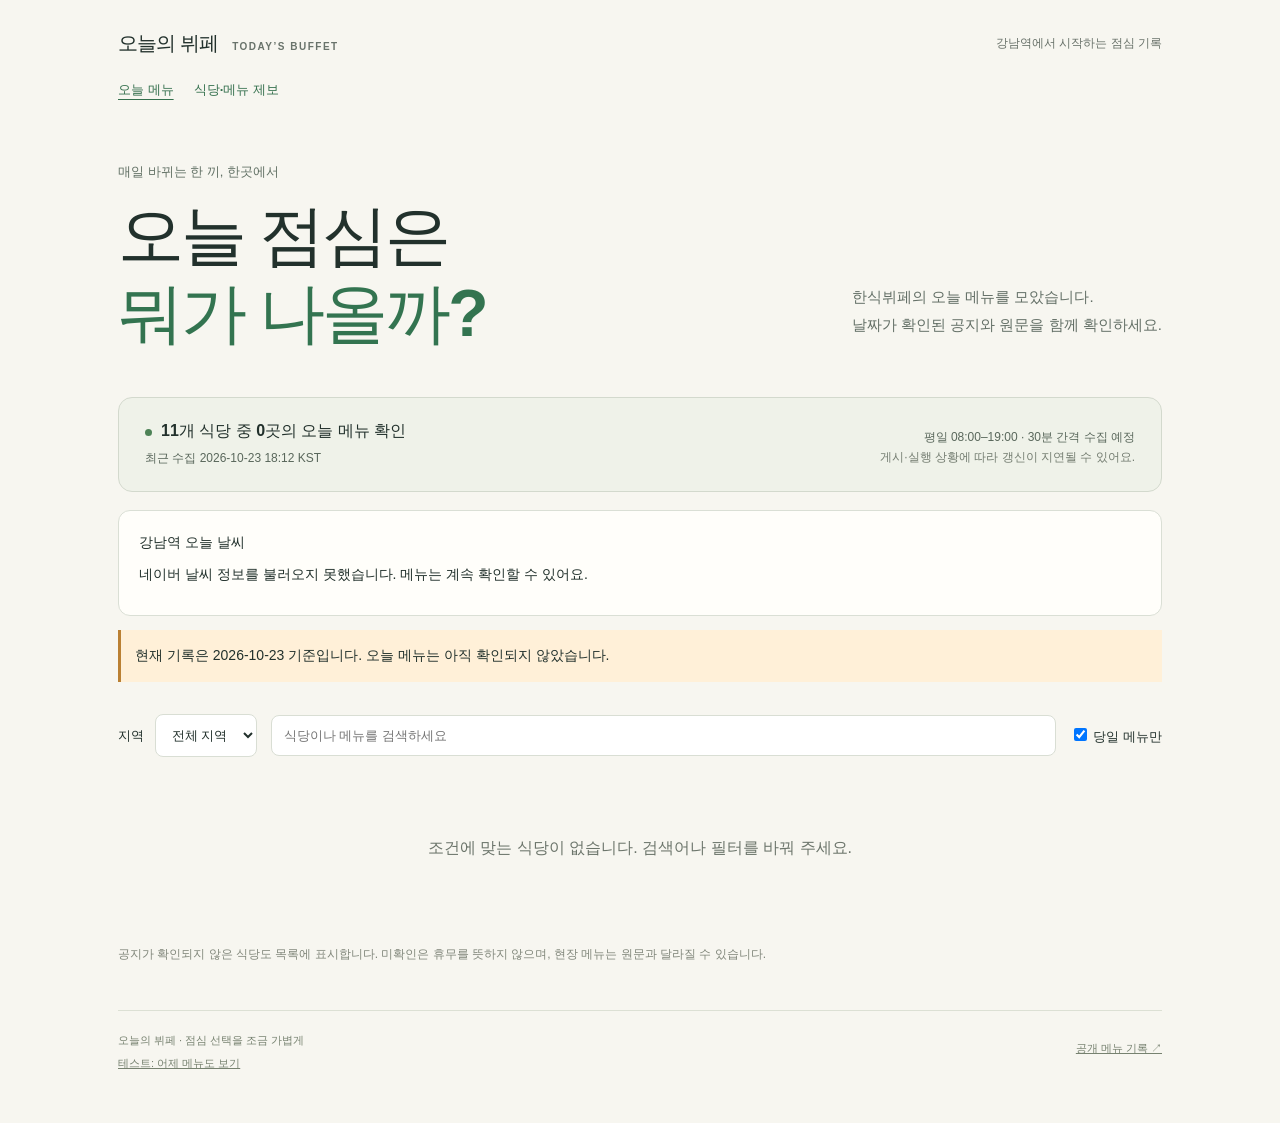
==== index.html @ 84ddf9b1 "Publish buffet menus and website" ====
<!doctype html>
<html lang="ko">
<head>
  <meta charset="UTF-8">
  <meta name="viewport" content="width=device-width, initial-scale=1">
  <meta name="description" content="강남역 한식뷔페의 날짜가 확인된 점심 메뉴와 원문 공지를 한곳에서 확인하세요.">
  <title>오늘의 뷔페 — 점심 메뉴 모아보기</title>
  <link rel="stylesheet" href="./styles.css">
  <script src="./app.js" defer></script>
</head>
<body>
  <main>
    <header>
      <a class="wordmark" href="./">오늘의 뷔페 <span>TODAY’S BUFFET</span></a>
      <nav class="site-nav"><a href="./" aria-current="page">오늘 메뉴</a><a href="./community.html">식당·메뉴 제보</a></nav>
      <div class="edition">강남역에서 시작하는 점심 기록</div>
      <p class="eyebrow">매일 바뀌는 한 끼, 한곳에서</p>
      <h1>오늘 점심은<br><em>뭐가 나올까?</em></h1>
      <p class="intro">한식뷔페의 오늘 메뉴를 모았습니다.<br>날짜가 확인된 공지와 원문을 함께 확인하세요.</p>
    </header>
    <section class="update" aria-label="수집 현황">
      <div><span class="dot"></span><strong id="summary">메뉴 불러오는 중</strong><p id="updated">수집 시각 확인 중</p></div>
      <p>평일 08:00–19:00 · 30분 간격 수집 예정<br><span>게시·실행 상황에 따라 갱신이 지연될 수 있어요.</span></p>
    </section>
    <section class="extras" aria-label="날씨와 추천">
      <div id="weather" class="weather-box"><strong>강남역 오늘 날씨</strong><p>날씨 정보 확인 중</p></div>
      <div id="recommendation" class="recommendation-box" hidden></div>
    </section>
    <p id="preview-notice" role="status" hidden></p>
    <p id="notice" role="status" hidden></p>
    <section class="toolbar" aria-label="메뉴 검색">
      <label>지역 <select id="region"><option value="">전체 지역</option></select></label>
      <label class="search"><span class="sr-only">식당 또는 메뉴 검색</span><input id="search" type="search" placeholder="식당이나 메뉴를 검색하세요" autocomplete="off"></label>
      <label class="ready-filter"><input id="ready" type="checkbox" checked> 당일 메뉴만</label>
    </section>
    <div id="menu-grid" class="grid" aria-live="polite"></div>
    <p class="footnote">공지가 확인되지 않은 식당도 목록에 표시합니다. 미확인은 휴무를 뜻하지 않으며, 현장 메뉴는 원문과 달라질 수 있습니다.</p>
    <footer><span>오늘의 뷔페 · 점심 선택을 조금 가볍게<br><a id="preview-link" href="?preview=yesterday">테스트: 어제 메뉴도 보기</a></span><a href="https://github.com/inchency/today-buffet/blob/main/TODAY.md" target="_blank" rel="noopener noreferrer">공개 메뉴 기록 ↗</a></footer>
  </main>
</body>
</html>
---- styles.css ----
:root{font-family:-apple-system,BlinkMacSystemFont,"Apple SD Gothic Neo","Noto Sans KR",sans-serif;color:#22312c;background:#f7f6f0;font-synthesis:none}*{box-sizing:border-box}body{margin:0}main{max-width:1100px;margin:auto;padding:30px 28px}a{color:inherit}header{position:relative;padding:0 0 44px}.wordmark{display:block;font-size:20px;font-weight:850;text-decoration:none;letter-spacing:-1px}.wordmark span{font-size:10px;letter-spacing:1.5px;margin-left:10px;color:#69736b}.edition{position:absolute;top:5px;right:0;font-size:12px;color:#687169}.eyebrow{margin:64px 0 16px;font-size:13px;color:#627165}h1{font-size:clamp(40px,6vw,66px);letter-spacing:-3px;line-height:1.18;margin:0;font-weight:800}h1 em{font-style:normal;color:#337450}.intro{position:absolute;bottom:42px;right:0;font-size:15px;line-height:1.9;color:#647067}.update{padding:23px 26px;border:1px solid #d3d9cd;border-radius:14px;background:#eff2e9;display:flex;justify-content:space-between;align-items:center;gap:20px}.update p{margin:6px 0 0;font-size:12px;line-height:1.7;color:#59675b}.update>p{text-align:right}.update>p span{color:#747d71}.dot{display:inline-block;width:7px;height:7px;border-radius:50%;background:#4d8256;margin-right:9px}#notice{border-left:3px solid #ba8033;padding:14px;background:#fff0d8;font-size:14px;line-height:1.7}.toolbar{display:flex;gap:14px;align-items:center;margin:32px 0 20px;font-size:13px}select,input[type=search]{padding:12px;border:1px solid #d9ded4;border-radius:8px;background:#fff;color:inherit;font:inherit}select{margin-left:7px}.search{flex:1}input[type=search]{width:100%}.ready-filter{white-space:nowrap}.grid{display:grid;grid-template-columns:repeat(2,minmax(0,1fr));gap:18px}.card{border:1px solid #dadfd5;background:#fffefa;border-radius:14px;padding:26px;display:flex;flex-direction:column;min-height:275px}.card-header{display:flex;justify-content:space-between;gap:10px}.card .region{font-size:11px;letter-spacing:1px;color:#76816f;margin:0 0 10px}.card h2{font-size:19px;letter-spacing:-.6px;margin:0;line-height:1.5}.badge{display:inline-block;padding:5px 8px;background:#f1eee5;color:#7b715f;font-size:11px;border-radius:6px;white-space:nowrap;align-self:flex-start}.badge.confirmed{background:#e5f0de;color:#3b6948}.location{font-size:12px;line-height:1.5;color:#7a8175;margin:10px 0 22px}.dishes{display:flex;flex-wrap:wrap;gap:7px;margin-bottom:20px}.dish{font-size:13px;padding:7px 10px;background:#f0f3ea;border-radius:5px}.message{font-size:14px;line-height:1.7;color:#7c8074;margin:0 0 25px}.card-bottom{margin-top:auto;border-top:1px solid #eeeee7;padding-top:14px;display:flex;justify-content:space-between;gap:10px;font-size:11px;line-height:1.6;color:#7a8175}.card-bottom a{font-weight:650;color:#34704d;white-space:nowrap}.empty{padding:45px;text-align:center;color:#6c756b;grid-column:1/-1}.footnote{font-size:12px;line-height:1.8;color:#81877b;margin:24px 0 45px}footer{display:flex;justify-content:space-between;border-top:1px solid #dce0d4;padding:22px 0;font-size:11px;color:#778270;gap:20px}.sr-only{position:absolute;width:1px;height:1px;padding:0;margin:-1px;overflow:hidden;clip:rect(0,0,0,0);white-space:nowrap;border:0}input:focus-visible,select:focus-visible,a:focus-visible{outline:2px solid #337450;outline-offset:3px}@media(max-width:650px){main{padding:22px 18px}.edition{display:none}.wordmark span{font-size:9px}.eyebrow{margin-top:45px}.intro{position:static;font-size:14px;margin-top:22px}header{padding-bottom:20px}.update{padding:18px;display:block}.update>p{text-align:left;margin-top:14px}.toolbar{flex-wrap:wrap;gap:10px}.search{min-width:180px}.ready-filter{width:100%}.grid{grid-template-columns:1fr}.card{padding:22px}.card h2{font-size:18px}.card-header{flex-wrap:wrap}.card-bottom{flex-wrap:wrap}footer{flex-direction:column}}

.menu-image{display:block;width:100%;height:auto;border:1px solid #e4e6dd;border-radius:8px;margin-bottom:18px}

.extras{display:grid;grid-template-columns:1fr 1.5fr;gap:18px;margin-top:18px}.weather-box,.recommendation-box{background:#fffefa;border:1px solid #dadfd5;border-radius:12px;padding:20px;font-size:14px;line-height:1.7}.weather-box p,.recommendation-box p{margin:8px 0}.weather-box a{font-size:11px;color:#64745e}.extras:has(.recommendation-box[hidden]){grid-template-columns:1fr}.fine-print{font-size:11px;color:#78816f;line-height:1.7}.restaurant-info{margin-bottom:20px;font-size:12px;line-height:1.7}.price{font-size:14px;font-weight:700;color:#3b6948;margin:0 0 6px}.hours{color:#737e6e;margin:0 0 8px}details p{margin:6px 0}details a{font-size:11px}summary{cursor:pointer;color:#61725b}#preview-notice{padding:16px;border:1px dashed #ba8033;background:#fff0d8;font-size:14px;line-height:1.7;border-radius:8px}.card-bottom{flex-wrap:wrap}.menu-image{aspect-ratio:auto 4/5}footer a{display:inline-block;margin-top:8px}@media(max-width:650px){.extras{grid-template-columns:1fr}}

[hidden]{display:none!important}

.site-nav{display:flex;gap:20px;margin-top:24px;font-size:13px}.site-nav a{color:#34704d;font-weight:650;text-decoration:none}.site-nav a[aria-current]{text-decoration:underline;text-underline-offset:5px}.community-header .eyebrow{margin-top:38px}.community-intro{font-size:15px;line-height:1.9;color:#647067;margin:24px 0 0}.community-layout{display:grid;grid-template-columns:minmax(0,1fr) minmax(0,1fr);gap:24px;margin:10px 0 38px}.submission-panel{padding:26px;border:1px solid #dadfd5;background:#fffefa;border-radius:14px}.submission-panel h2{font-size:20px;margin:0 0 24px}#submission-form>label{display:block;font-size:13px;line-height:1.8;margin:0 0 20px}#submission-form input:not([type=checkbox]):not([type=radio]),#submission-form textarea,#submission-form select{display:block;width:100%;margin-top:6px;padding:11px;border:1px solid #d9ded4;border-radius:7px;background:#fff;font:inherit;color:inherit;max-width:100%}#submission-form small{display:block;color:#6d786d;line-height:1.7;margin-top:7px}#submission-form textarea{resize:vertical}.submission-mode{border:0;padding:0;margin:0 0 12px;font-size:13px}.submission-mode legend{margin-bottom:10px}.submission-mode label{display:inline-block;margin-right:16px}.public-consent{font-size:12px!important}button{font:inherit;cursor:pointer;border:1px solid #cfdbcb;border-radius:7px;padding:10px 16px;background:#edf3e8;color:#34704d}button:disabled{cursor:default;opacity:.55}#submit-button{background:#34704d;color:#fff;width:100%;padding:14px;font-weight:650}#submission-status{font-size:13px;line-height:1.8;overflow-wrap:anywhere}.board-heading{display:flex;justify-content:space-between;align-items:flex-start;gap:10px}.board-heading button{font-size:12px;white-space:nowrap}.submission-card{border-top:1px solid #e2e6db;padding:18px 0;overflow-wrap:anywhere}.submission-card a{font-size:14px;font-weight:650;line-height:1.7}.board-source{display:inline-block;font-size:12px;color:#34704d;margin-top:18px}#submission-list{font-size:13px;line-height:1.8}.submission-panel .fine-print{margin-bottom:20px}#turnstile-box{margin-bottom:18px}@media(max-width:750px){.community-layout{grid-template-columns:1fr}.submission-panel{padding:22px}.community-header h1{font-size:42px}}
.submission-panel select{margin-left:0}
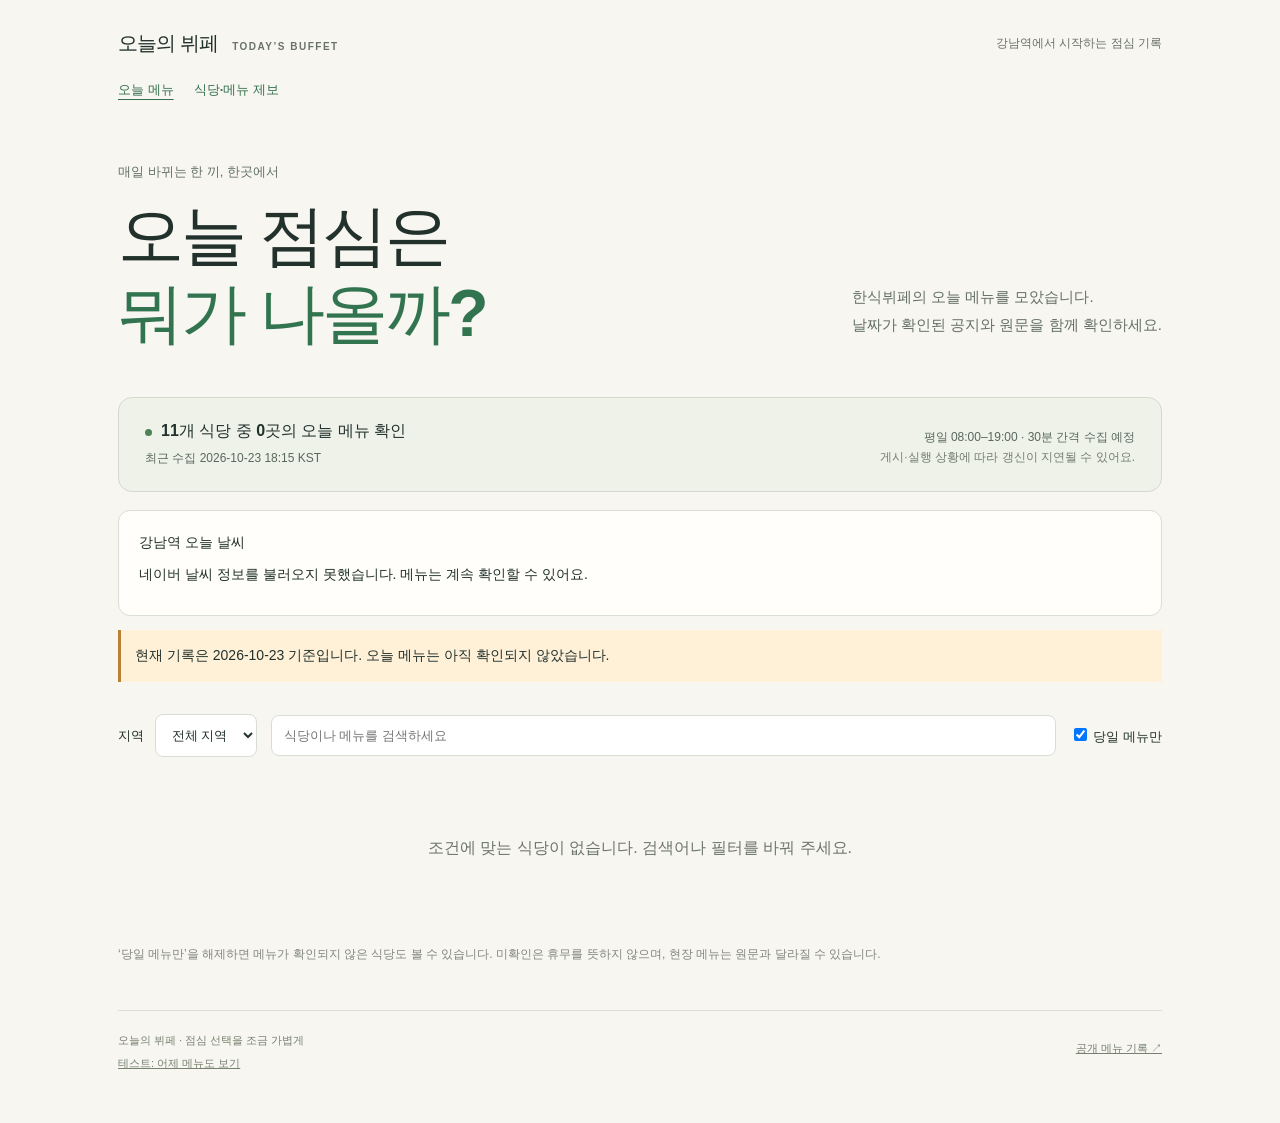
==== commit 1eba3625: "Publish buffet menus and website" ====
--- a/index.html
+++ b/index.html
@@ -34,7 +34,7 @@
       <label class="ready-filter"><input id="ready" type="checkbox" checked> 당일 메뉴만</label>
     </section>
     <div id="menu-grid" class="grid" aria-live="polite"></div>
-    <p class="footnote">공지가 확인되지 않은 식당도 목록에 표시합니다. 미확인은 휴무를 뜻하지 않으며, 현장 메뉴는 원문과 달라질 수 있습니다.</p>
+    <p class="footnote">‘당일 메뉴만’을 해제하면 메뉴가 확인되지 않은 식당도 볼 수 있습니다. 미확인은 휴무를 뜻하지 않으며, 현장 메뉴는 원문과 달라질 수 있습니다.</p>
     <footer><span>오늘의 뷔페 · 점심 선택을 조금 가볍게<br><a id="preview-link" href="?preview=yesterday">테스트: 어제 메뉴도 보기</a></span><a href="https://github.com/inchency/today-buffet/blob/main/TODAY.md" target="_blank" rel="noopener noreferrer">공개 메뉴 기록 ↗</a></footer>
   </main>
 </body>
